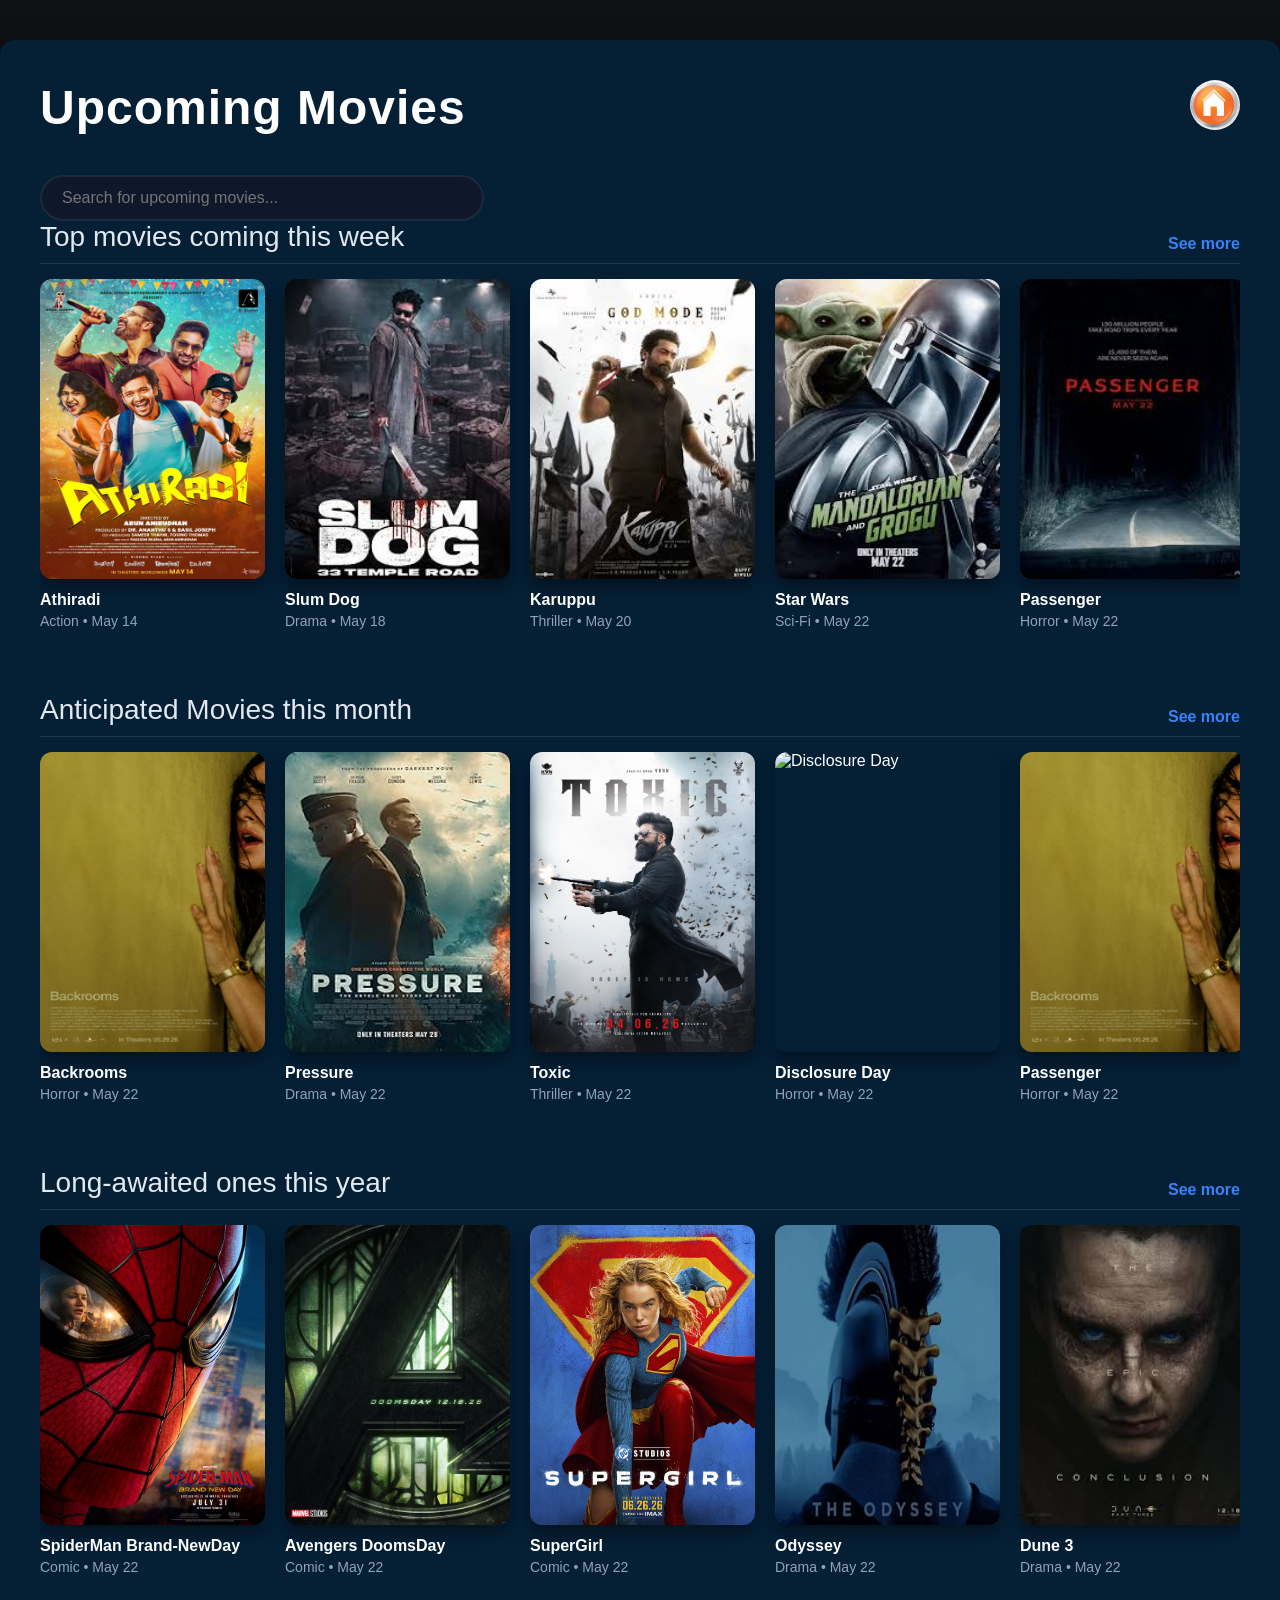
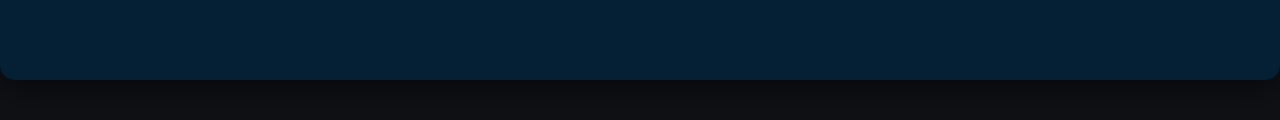
==== index.html @ 8dfab514 "Corrected Upcoming movies Section" ====
<!DOCTYPE html>
<html lang="en">
<head>
    <meta charset="UTF-8">
    <meta name="viewport" content="width=device-width, initial-scale=1.0">
    <title>Upcoming Movies</title>
    <link rel="stylesheet" href="UpMovie.css">
</head>
<body>
    <div class="main">
        <a href="index.html" class="home-button-link"><img class="home-button-img" src="Images/homeButton.jpeg" width="50" height="50" alt="Home"></a>
        <h1>Upcoming Movies</h1>
        <div class="search-container">
        <input type="text" id="movieSearch" placeholder="Search for upcoming movies..." onkeyup="filterMovies()">
        </div>
        <!-- Section 1 -->
        <div class="section-header">
            <h2>Top movies coming this week</h2>
            <a href="#" class="see-more">See more</a>
        </div>
        <div class="content-row">
            <div class="movie-container">
                <img width="225" height="300" src="PostersUp/Athiradi.jpg" alt="Athiradi">
                <div class="metadata">
                    <p class="title">Athiradi</p>
                    <p class="subtitle">Action • May 14</p>
                </div>
</div>
            <div class="movie-container">
                <img width="225" height="300" src="PostersUp/SlumDog.jpeg" alt="Slum Dog">
                <div class="metadata">
                    <p class="title">Slum Dog</p>
                    <p class="subtitle">Drama • May 18</p>
                </div>
            </div>
            <div class="movie-container">
                <img width="225" height="300" src="PostersUp/Karuppu.jpeg" alt="Karuppu">
                <div class="metadata">
                    <p class="title">Karuppu</p>
                    <p class="subtitle">Thriller • May 20</p>
                </div>
            </div>
            <div class="movie-container">
                <img width="225" height="300" src="PostersUp/StarWars.jpeg" alt="The Mandalorian">
                <div class="metadata">
                    <p class="title">Star Wars</p>
                    <p class="subtitle">Sci-Fi • May 22</p>
                </div>
            </div>
            <div class="movie-container">
                <img width="225" height="300" src="PostersUp/Passenger.jpeg" alt="Passenger">
                <div class="metadata">
                    <p class="title">Passenger</p>
                    <p class="subtitle">Horror • May 22</p>
                </div>
            </div>
        </div>

        
        <div class="section-header">
            <h2>Anticipated Movies this month</h2>
            <a href="#" class="see-more">See more</a>
        </div>
        <div class="content-row">
            
            <div class="movie-container">
                <img width="225" height="300" src="PostersUp/Backrooms.jpg" alt="Backrooms">
                <div class="metadata">
                    <p class="title">Backrooms</p>
                    <p class="subtitle">Horror • May 22</p>
                </div>
            </div>
           <div class="movie-container">
                <img width="225" height="300" src="PostersUp/Pressure.jpg" alt="Pressure">
                <div class="metadata">
                    <p class="title">Pressure</p>
                    <p class="subtitle">Drama • May 22</p>
                </div>
            </div>
            <div class="movie-container">
                <img width="225" height="300" src="PostersUp/Toxic.jpg" alt="Toxic">
                <div class="metadata">
                    <p class="title">Toxic</p>
                    <p class="subtitle">Thriller • May 22</p>
                </div>
            </div>
            <div class="movie-container">
                <img width="225" height="300" src="PostersUpUp/DisclosureDay.jpg" alt="Disclosure Day">
                <div class="metadata">
                    <p class="title">Disclosure Day</p>
                    <p class="subtitle">Horror • May 22</p>
                </div>
            </div>
            <div class="movie-container">
                <img width="225" height="300" src="PostersUp/Backrooms.jpg" alt="Backrooms">
                <div class="metadata">
                    <p class="title">Passenger</p>
                    <p class="subtitle">Horror • May 22</p>
                </div>
            </div>
        </div>

       
        <div class="section-header">
            <h2>Long-awaited ones this year</h2>
            <a href="#" class="see-more">See more</a>
        </div>
        <div class="content-row">
            <div class="movie-container">
                <img width="225" height="300" src="PostersUp/Brand-NewDay.jpg" alt="Brand-NewDay">
                <div class="metadata">
                    <p class="title">SpiderMan Brand-NewDay</p>
                    <p class="subtitle">Comic • May 22</p>
                </div>
            </div>
            <div class="movie-container">
                <img width="225" height="300" src="PostersUp/DoomsDay.jpg" alt="DoomsDay">
                <div class="metadata">
                    <p class="title">Avengers DoomsDay</p>
                    <p class="subtitle">Comic • May 22</p>
                </div>
            </div>
            <div class="movie-container">
                <img width="225" height="300" src="PostersUp/SuperGirl.jpg" alt="SuperGirl">
                <div class="metadata">
                    <p class="title">SuperGirl</p>
                    <p class="subtitle">Comic • May 22</p>
                </div>
            </div>
            <div class="movie-container">
                <img width="225" height="300" src="PostersUp/Odyssey.jpeg" alt="Odyssey">
                <div class="metadata">
                    <p class="title">Odyssey</p>
                    <p class="subtitle">Drama • May 22</p>
                </div>
            </div>
            <div class="movie-container">
                <img width="225" height="300" src="PostersUp/Dune2.jpeg" alt="Dune: Part 3">
                <div class="metadata">
                    <p class="title">Dune 3</p>
                    <p class="subtitle">Drama • May 22</p>
                </div>
            </div>
        </div>
    </div>
    <script src="script.js"> 
    </script>
</body>
</html>
---- UpMovie.css ----
/* Body base setup */
body {
    background-color: #0f1115; /* Replaced bright darkviolet with a cinematic dark gray/black */
    margin: 0;
    padding: 0;
    font-family: 'Segoe UI', Tahoma, Geneva, Verdana, sans-serif;
}

.main {
    margin: 40px auto;
    max-width: 1300px; /* Keep it from stretching infinitely on huge screens */
    background-color: #051f35;
    color: white;
    padding: 40px;
    border-radius: 15px;
    box-shadow: 0 10px 30px rgba(0, 0, 0, 0.5); /* Adds depth to the main container */
}

/* Typography & Headers */
h1, h2, p {
    margin: 0;
    padding: 0;
}

h1 {
    margin-bottom: 40px;
    font-size: 48px;
    font-weight: 700;
    letter-spacing: 1px;
}

.section-header {
    display: flex;
    justify-content: space-between; /* Pushes the title left and "See more" right */
    align-items: flex-end;
    margin-bottom: 15px;
    border-bottom: 1px solid rgba(255, 255, 255, 0.1); /* Subtle divider */
    padding-bottom: 10px;
}

h2 {
    font-size: 28px;
    font-weight: 500;
    color: #e2e8f0; /* Slightly dimmed to establish hierarchy against the H1 */
}

.see-more {
    color: #3b82f6;
    text-decoration: none;
    font-size: 16px;
    font-weight: 600;
    transition: color 0.2s ease;
}

.see-more:hover {
    color: #60a5fa;
    text-decoration: underline;
}

/* Content Rows & Grid */
.content-row {
    display: flex;
    flex-direction: row;
    justify-content: flex-start; /* Aligns posters to the left edge of headers */
    column-gap: 20px;
    margin-bottom: 50px;
    overflow-x: auto; /* Allows horizontal scrolling if the screen is too small */
    padding-bottom: 15px; /* Room for hover scale */
}

/* Hide scrollbar for a cleaner look (optional) */
.content-row::-webkit-scrollbar {
    display: none;
}

/* Movie Containers & Interactions */
.movie-container {
    width: 225px;
    flex-shrink: 0; /* Prevents posters from squishing */
    cursor: pointer;
    transition: transform 0.3s ease; /* Smooth scaling animation */
}

.movie-container:hover {
    transform: scale(1.05); /* Scales up 5% on hover */
}

.movie-container img {
    border-radius: 12px; /* Soften edges */
    box-shadow: 0 8px 16px rgba(0, 0, 0, 0.4); /* Depth off the page */
    display: block; /* Removes weird spacing under images */
}

/* Metadata Styling */
.metadata {
    margin-top: 12px;
    text-align: left;
}

.title {
    font-size: 16px;
    font-weight: 600;
    margin-bottom: 4px;
    white-space: nowrap; 
    overflow: hidden;
    text-overflow: ellipsis; /* Adds '...' if title is too long */
}

.subtitle {
    font-size: 14px;
    color: #94a3b8; /* Dimmed text for genre/date */
}

/* Skeleton Loading Animations */
.skeleton {
    background: linear-gradient(90deg, #1e293b 25%, #334155 50%, #1e293b 75%);
    background-size: 200% 100%;
    animation: loading 1.5s infinite;
    border-radius: 12px;
}

.poster-placeholder {
    width: 225px;
    height: 300px;
    box-shadow: 0 8px 16px rgba(0, 0, 0, 0.2);
}

.text-placeholder {
    height: 14px;
    border-radius: 4px;
    margin-top: 8px;
}

.title-skeleton {
    width: 80%;
    height: 16px;
}

.subtitle-skeleton {
    width: 50%;
}
.home-button-link{
    float: right;
}
.home-button-img{
    border-radius: 40px;
}
@keyframes loading {
    0% { background-position: 200% 0; }
    100% { background-position: -200% 0; }
}
/* Range 1: Tablets & Smaller Desktops (601px to 900px) 
   Arranges exactly 4 items */
@media (max-width: 1250px) {
    .main {
        margin: 20px;
        padding: 25px;
    }

    h1 {
        font-size: 36px;
        margin-bottom: 30px;
    }

    h2 {
        font-size: 24px;
    }

    /* Hide the 5th item onwards, leaving exactly 4 */
    .content-row .movie-container:nth-child(n+5) {
        display: none;
    }

    /* Size adjustments to fit 4 items nicely */
    .movie-container,
    .poster-placeholder {
        width: 180px; 
    }

    .movie-container img, 
    .poster-placeholder {
        width: 180px;
        height: 240px; 
    }
}

/* Range 2: Mobile Phones (600px and below) 
   Arranges exactly 3 items */
@media (max-width: 750px) {
    .main {
        margin: 10px;
        padding: 15px;
        border-radius: 10px;
    }

    h1 {
        font-size: 28px;
        margin-bottom: 20px;
    }

    h2 {
        font-size: 18px;
    }

    .section-header {
        flex-direction: column;
        align-items: flex-start;
        gap: 8px;
    }

    .see-more {
        font-size: 14px;
        align-self: flex-end; 
    }

    /* Hide the 4th item onwards, leaving exactly 3 */
    .content-row .movie-container:nth-child(n+4) {
        display: none;
    }

    /* Size adjustments to fit 3 items nicely */
    .movie-container,
    .poster-placeholder {
        width: 140px; 
    }

    .movie-container img, 
    .poster-placeholder {
        width: 140px;
        height: 186px; 
    }
}
#movieSearch {
    width: 100%;
    max-width: 400px;
    padding: 12px 20px;
    font-size: 16px;
    border: 2px solid #1e293b;
    border-radius: 25px;
    background-color: #0f172a;
    color: white;
    outline: none;
    transition: border-color 0.3s ease, box-shadow 0.3s ease;
}

#movieSearch:focus {
    border-color: #3b82f6;
    box-shadow: 0 0 8px rgba(59, 130, 246, 0.5);
}

/* Ensure hidden movies don't take up space */
.movie-container.hidden {
    display: none;
}
/* Container for the entire detail view */
#detailsSection {
    padding: 30px;
    display: none; /* Controlled by JavaScript in image_1dae73.png */
}

.details-container {
    display: flex;
    gap: 35px;
}

/* Specific ID for the big poster in the details area */
#moviePoster {
    width: 320px;
    height: 450px;
    object-fit: cover;
    border-radius: 12px;
    box-shadow: 0 10px 25px rgba(0, 0, 0, 0.5);
}

.movie-info {
    flex: 1;
    background: #1f2937;
    padding: 25px;
    border-radius: 12px;
}

/* Specific ID for the title in the info panel */
#movieTitle {
    margin-bottom: 25px;
    font-size: 36px;
    color: white;
}

.info-row {
    display: flex;
    gap: 15px;
    margin-bottom: 15px;
    font-size: 17px;
}

/* Styling the labels (e.g., "Box Office:", "Rating:") */
.info-row span {
    font-weight: bold;
    color: #93c5fd;
    min-width: 120px; /* Ensures labels align vertically */
}

/* IDs for the dynamic data text */
#movieBoxOffice, #movieDate, #movieRating, 
#movieGenre, #movieDuration, #movieLanguage {
    margin: 0;
    color: #e5e7eb;
}

.description {
    margin-top: 30px;
    line-height: 1.8;
}

/* ID for the paragraph containing the plot summary */
#movieDescription {
    color: #d1d5db;
}

/* Cast Section Styling */
.cast-section {
    margin-top: 40px;
}

.cast-container {
    display: flex;
    gap: 25px;
    margin-top: 20px;
    flex-wrap: wrap;
}

.cast-card {
    text-align: center;
}

.cast-img {
    width: 110px;
    height: 110px;
    background: #374151;
    border-radius: 12px;
    margin-bottom: 10px;
}

/* Similar Movies Styling */
.similar-section {
    margin-top: 40px;
}

.similar-container {
    display: flex;
    gap: 20px;
    margin-top: 20px;
    flex-wrap: wrap;
}

.similar-card {
    width: 130px;
    height: 190px;
    background: #374151;
    border-radius: 12px;
    transition: 0.3s ease;
    cursor: pointer;
}

.similar-card:hover {
    transform: scale(1.05);
    background: #4b5563;
}
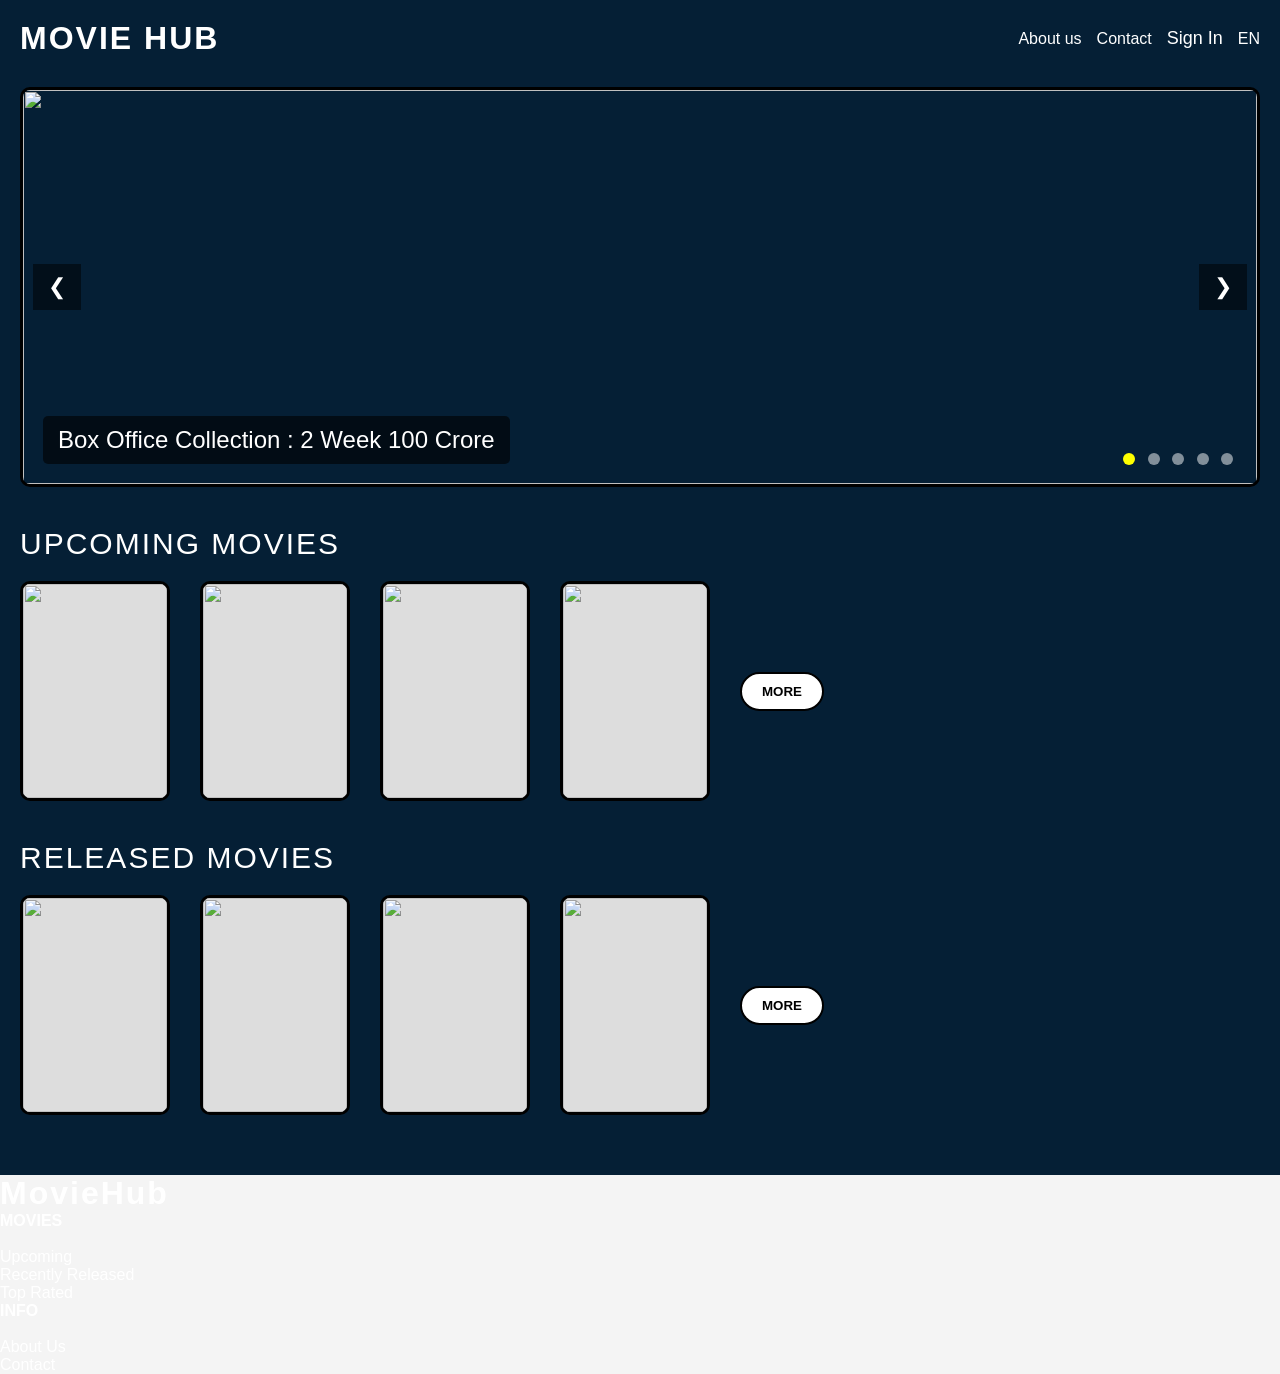
==== commit b016522f: "Add files via upload uploaded home page" ====
--- a/index.html
+++ b/index.html
@@ -1,149 +1,487 @@
-<!DOCTYPE html>
-<html lang="en">
-<head>
-    <meta charset="UTF-8">
-    <meta name="viewport" content="width=device-width, initial-scale=1.0">
-    <title>Upcoming Movies</title>
-    <link rel="stylesheet" href="UpMovie.css">
-</head>
-<body>
-    <div class="main">
-        <a href="index.html" class="home-button-link"><img class="home-button-img" src="Images/homeButton.jpeg" width="50" height="50" alt="Home"></a>
-        <h1>Upcoming Movies</h1>
-        <div class="search-container">
-        <input type="text" id="movieSearch" placeholder="Search for upcoming movies..." onkeyup="filterMovies()">
-        </div>
-        <!-- Section 1 -->
-        <div class="section-header">
-            <h2>Top movies coming this week</h2>
-            <a href="#" class="see-more">See more</a>
-        </div>
-        <div class="content-row">
-            <div class="movie-container">
-                <img width="225" height="300" src="PostersUp/Athiradi.jpg" alt="Athiradi">
-                <div class="metadata">
-                    <p class="title">Athiradi</p>
-                    <p class="subtitle">Action • May 14</p>
-                </div>
-</div>
-            <div class="movie-container">
-                <img width="225" height="300" src="PostersUp/SlumDog.jpeg" alt="Slum Dog">
-                <div class="metadata">
-                    <p class="title">Slum Dog</p>
-                    <p class="subtitle">Drama • May 18</p>
-                </div>
-            </div>
-            <div class="movie-container">
-                <img width="225" height="300" src="PostersUp/Karuppu.jpeg" alt="Karuppu">
-                <div class="metadata">
-                    <p class="title">Karuppu</p>
-                    <p class="subtitle">Thriller • May 20</p>
-                </div>
-            </div>
-            <div class="movie-container">
-                <img width="225" height="300" src="PostersUp/StarWars.jpeg" alt="The Mandalorian">
-                <div class="metadata">
-                    <p class="title">Star Wars</p>
-                    <p class="subtitle">Sci-Fi • May 22</p>
-                </div>
-            </div>
-            <div class="movie-container">
-                <img width="225" height="300" src="PostersUp/Passenger.jpeg" alt="Passenger">
-                <div class="metadata">
-                    <p class="title">Passenger</p>
-                    <p class="subtitle">Horror • May 22</p>
-                </div>
-            </div>
-        </div>
-
-        
-        <div class="section-header">
-            <h2>Anticipated Movies this month</h2>
-            <a href="#" class="see-more">See more</a>
-        </div>
-        <div class="content-row">
-            
-            <div class="movie-container">
-                <img width="225" height="300" src="PostersUp/Backrooms.jpg" alt="Backrooms">
-                <div class="metadata">
-                    <p class="title">Backrooms</p>
-                    <p class="subtitle">Horror • May 22</p>
-                </div>
-            </div>
-           <div class="movie-container">
-                <img width="225" height="300" src="PostersUp/Pressure.jpg" alt="Pressure">
-                <div class="metadata">
-                    <p class="title">Pressure</p>
-                    <p class="subtitle">Drama • May 22</p>
-                </div>
-            </div>
-            <div class="movie-container">
-                <img width="225" height="300" src="PostersUp/Toxic.jpg" alt="Toxic">
-                <div class="metadata">
-                    <p class="title">Toxic</p>
-                    <p class="subtitle">Thriller • May 22</p>
-                </div>
-            </div>
-            <div class="movie-container">
-                <img width="225" height="300" src="PostersUpUp/DisclosureDay.jpg" alt="Disclosure Day">
-                <div class="metadata">
-                    <p class="title">Disclosure Day</p>
-                    <p class="subtitle">Horror • May 22</p>
-                </div>
-            </div>
-            <div class="movie-container">
-                <img width="225" height="300" src="PostersUp/Backrooms.jpg" alt="Backrooms">
-                <div class="metadata">
-                    <p class="title">Passenger</p>
-                    <p class="subtitle">Horror • May 22</p>
-                </div>
-            </div>
-        </div>
-
-       
-        <div class="section-header">
-            <h2>Long-awaited ones this year</h2>
-            <a href="#" class="see-more">See more</a>
-        </div>
-        <div class="content-row">
-            <div class="movie-container">
-                <img width="225" height="300" src="PostersUp/Brand-NewDay.jpg" alt="Brand-NewDay">
-                <div class="metadata">
-                    <p class="title">SpiderMan Brand-NewDay</p>
-                    <p class="subtitle">Comic • May 22</p>
-                </div>
-            </div>
-            <div class="movie-container">
-                <img width="225" height="300" src="PostersUp/DoomsDay.jpg" alt="DoomsDay">
-                <div class="metadata">
-                    <p class="title">Avengers DoomsDay</p>
-                    <p class="subtitle">Comic • May 22</p>
-                </div>
-            </div>
-            <div class="movie-container">
-                <img width="225" height="300" src="PostersUp/SuperGirl.jpg" alt="SuperGirl">
-                <div class="metadata">
-                    <p class="title">SuperGirl</p>
-                    <p class="subtitle">Comic • May 22</p>
-                </div>
-            </div>
-            <div class="movie-container">
-                <img width="225" height="300" src="PostersUp/Odyssey.jpeg" alt="Odyssey">
-                <div class="metadata">
-                    <p class="title">Odyssey</p>
-                    <p class="subtitle">Drama • May 22</p>
-                </div>
-            </div>
-            <div class="movie-container">
-                <img width="225" height="300" src="PostersUp/Dune2.jpeg" alt="Dune: Part 3">
-                <div class="metadata">
-                    <p class="title">Dune 3</p>
-                    <p class="subtitle">Drama • May 22</p>
-                </div>
-            </div>
-        </div>
-    </div>
-    <script src="script.js"> 
-    </script>
-</body>
+<!DOCTYPE html>
+<html lang="en">
+<head>
+  <meta charset="UTF-8" />
+  <meta name="viewport" content="width=device-width, initial-scale=1.0"/>
+  <title>Movie Hub</title>
+  <style>
+
+    *{
+      margin:0;
+      padding:0;
+      box-sizing:border-box;
+      font-family:Arial, Helvetica, sans-serif;
+    }
+
+    body{
+      background:#f4f4f4;
+      margin:0;
+      color: white;
+    }
+
+    .container{
+      width:100%;
+      min-height:100vh;
+      background:#051f35;
+      padding:20px;
+    }
+
+    /* Navbar */
+    .navbar{
+      display:flex;
+      justify-content:space-between;
+      align-items:center;
+      margin-bottom:30px;
+    }
+
+    .left-nav{
+      display:flex;
+      align-items:center;
+      gap:20px;
+    }
+
+    .logo{
+      font-size:32px;
+      font-weight:bold;
+      letter-spacing:2px;
+    }
+
+    .menu{
+      font-size:18px;
+      cursor:pointer;
+    }
+
+    .right-nav{
+      display:flex;
+      align-items:center;
+      gap:15px;
+    }
+
+    .signin a{
+      text-decoration: none;
+      color:white;
+      cursor:pointer;
+      font-size:18px;
+    }
+
+    .about a{
+      text-decoration: none;
+      color:white;
+    }
+
+    .contact a{
+      text-decoration: none;
+      color:white;
+    }
+
+    /* Slider */
+    .slider{
+      position:relative;
+      width:100%;
+      height:400px;
+      border:3px solid black;
+      border-radius:10px;
+      overflow:hidden;
+      margin-bottom:40px;
+    }
+
+    .slide{
+      display:none;
+      width:100%;
+      height:100%;
+      position:absolute;
+    }
+
+    .slide.active{
+      display:block;
+    }
+
+    .slide img{
+      width:100%;
+      height:100%;
+      object-fit:cover;
+    }
+
+    .banner-text{
+      position:absolute;
+      bottom:20px;
+      left:20px;
+      background:rgba(0,0,0,0.6);
+      color:white;
+      padding:10px 15px;
+      border-radius:5px;
+      font-size:24px;
+    }
+
+    .prev,
+    .next{
+      position:absolute;
+      top:50%;
+      transform:translateY(-50%);
+      background:rgba(0,0,0,0.5);
+      color:white;
+      border:none;
+      padding:10px 15px;
+      font-size:22px;
+      cursor:pointer;
+    }
+
+    .prev{
+      left:10px;
+    }
+
+    .next{
+      right:10px;
+    }
+
+    .dots-container{
+      position:absolute;
+      bottom:15px;
+      right:20px;
+    }
+
+    .dot{
+      height:12px;
+      width:12px;
+      margin:0 4px;
+      background:white;
+      border-radius:50%;
+      display:inline-block;
+      cursor:pointer;
+      opacity:0.5;
+    }
+
+    .active-dot{
+      opacity:1;
+      background:yellow;
+    }
+
+    /* Movie Section */
+    .section{
+      margin-bottom:40px;
+    }
+
+    .section-title{
+      font-size:30px;
+      margin-bottom:20px;
+      letter-spacing:2px;
+    }
+
+    .movie-row{
+      display:flex;
+      align-items:center;
+      gap:30px;
+      flex-wrap:wrap;
+    }
+
+    .movie-card{
+      width:150px;
+      height:220px;
+      border:3px solid black;
+      border-radius:10px;
+      overflow:hidden;
+      background:#ddd;
+      transition:0.3s;
+      cursor:pointer;
+    }
+
+    .movie-card img{
+      width:100%;
+      height:100%;
+      object-fit:cover;
+    }
+
+    .movie-card:hover{
+      transform:scale(1.05);
+    }
+
+    .more-btn{
+      padding:10px 20px;
+      border:2px solid black;
+      border-radius:20px;
+      background:white;
+      cursor:pointer;
+      font-weight:bold;
+      transition:0.3s;
+    }
+
+    .more-btn:hover{
+      background:black;
+      color:white;
+    }
+
+    footer a{
+    text-decoration:none;
+    color:white;
+    }
+
+    footer a:hover{
+    color:#ff4d4d;
+    }
+
+    @media(max-width:900px){
+
+      .navbar{
+        flex-direction:column;
+        gap:20px;
+      }
+
+      .left-nav{
+        flex-direction:column;
+      }
+
+      .search-box{
+        width:100%;
+      }
+
+      .movie-row{
+        justify-content:center;
+      }
+
+      .slider{
+        height:250px;
+      }
+    }
+
+  </style>
+</head>
+
+<body>
+
+  <div class="container">
+
+    <!-- Navbar -->
+    <div class="navbar">
+
+      <div class="left-nav">
+
+        <div class="logo">MOVIE HUB</div>
+
+      </div>
+
+      <div class="right-nav">
+        <div class="about">
+          <a href="about.html">About us</a>
+        </div>
+        <div class="contact">
+          <a href="contact.html">Contact</a>
+        </div>
+        <div class="signin">
+          <a href="adminlogin.html">Sign In</a>
+        </div>
+        <div>EN</div>
+      </div>
+
+    </div>
+
+    <!-- Slider -->
+    <div class="slider">
+
+       <!-- Slide 1 -->
+      <div class="slide active">
+        <img src="https://images.unsplash.com/photo-1489599849927-2ee91cede3ba?q=80&w=1200&auto=format&fit=crop">
+
+        <div class="banner-text">
+          Box Office Collection : 2 Week 100 Crore
+        </div>
+      </div>
+
+      <!-- Slide 2 -->
+      <div class="slide">
+        <img src="https://images.unsplash.com/photo-1517604931442-7e0c8ed2963c?q=80&w=1200&auto=format&fit=crop">
+
+        <div class="banner-text">
+          Action Movie Collection : 150 Crore Worldwide
+        </div>
+      </div>
+
+      <!-- Slide 3 -->
+      <div class="slide">
+        <img src="https://images.unsplash.com/photo-1536440136628-849c177e76a1?q=80&w=1200&auto=format&fit=crop">
+
+        <div class="banner-text">
+          Comedy Movie Hits : 80 Crore in 5 Days
+        </div>
+      </div>
+
+       <!-- Slide 4 -->
+      <div class="slide">
+        <img src="https://images.unsplash.com/photo-1524985069026-dd778a71c7b4?q=80&w=1200&auto=format&fit=crop">
+
+        <div class="banner-text">
+          Thriller Movie Record : 200 Crore Collection
+        </div>
+      </div>
+
+       <!-- Slide 5 -->
+      <div class="slide">
+        <img src="https://images.unsplash.com/photo-1440404653325-ab127d49abc1?q=80&w=1200&auto=format&fit=crop">
+
+        <div class="banner-text">
+          Sci-Fi Movie Opening : 50 Crore Day 1
+        </div>
+      </div>
+
+      <!-- Buttons -->
+      <button class="prev" onclick="changeSlide(-1)">❮</button>
+      <button class="next" onclick="changeSlide(1)">❯</button>
+
+      <!-- Dots -->
+      <div class="dots-container">
+        <span class="dot active-dot" onclick="currentSlide(0)"></span>
+        <span class="dot" onclick="currentSlide(1)"></span>
+        <span class="dot" onclick="currentSlide(2)"></span>
+        <span class="dot" onclick="currentSlide(3)"></span>
+        <span class="dot" onclick="currentSlide(4)"></span>
+      </div>
+
+    </div>
+
+    <div class="section">
+
+       <!-- Upcoming Movies -->
+      <div class="section-title">UPCOMING MOVIES</div>
+
+      <div class="movie-row">
+
+        <div class="movie-card">
+          <img src="C:\Users\Devang SR\OneDrive\Desktop\Avengers_Doomsday_poster.jpg">
+        </div>
+
+        <div class="movie-card">
+          <img src="C:\Users\Devang SR\OneDrive\Desktop\karuppu.jpeg">
+        </div>
+
+        <div class="movie-card">
+          <img src="C:\Users\Devang SR\OneDrive\Desktop\toxic.webp">
+        </div>
+
+        <div class="movie-card">
+          <img src="C:\Users\Devang SR\OneDrive\Desktop\pressure.jpeg">
+        </div>
+
+        <button onclick="window.location.href='UpMovie.html'" class="more-btn">MORE</button>
+
+      </div>
+
+    </div>
+
+    <div class="section">
+
+       <!-- Released Movies -->
+      <div class="section-title">RELEASED MOVIES</div>
+
+      <div class="movie-row">
+
+        <div class="movie-card">
+          <img src="C:\Users\Devang SR\OneDrive\Desktop\joker.jpeg">
+        </div>
+
+        <div class="movie-card">
+          <img src="C:\Users\Devang SR\OneDrive\Desktop\thudarum.webp">
+        </div>
+
+        <div class="movie-card">
+          <img src="C:\Users\Devang SR\OneDrive\Desktop\dhurandhar.jpeg">
+        </div>
+
+        <div class="movie-card">
+          <img src="C:\Users\Devang SR\OneDrive\Desktop\leo.jpeg">
+        </div>
+
+        <button onclick="window.location.href='MovieHub(UID).html'" class="more-btn">MORE</button>
+
+      </div>
+
+    </div>
+
+  </div>
+
+  <footer>
+
+    <div class="logo">
+        <i class="fa-solid fa-film"></i>
+        MovieHub
+    </div>
+
+    <div>
+        <h4>MOVIES</h4> <br>
+        <p>Upcoming</p>
+        <p>Recently Released</p>
+        <p>Top Rated</p>
+    </div>
+
+    <div>
+        <h4>INFO</h4> <br>
+
+        <p> <a href="about.html">About Us</a></p>
+
+        <p><a href="contact.html">Contact</a></p>
+    </div>
+
+</footer>
+
+  <script>
+
+    function searchMovie(){
+
+      let movie = document.getElementById("searchInput").value;
+
+      if(movie.trim() === ""){
+        alert("Please enter a movie name");
+      }
+
+      else{
+        alert("Searching for: " + movie);
+      }
+    }
+
+     /* Slider */
+    let slideIndex = 0;
+
+    const slides = document.querySelectorAll(".slide");
+    const dots = document.querySelectorAll(".dot");
+
+    function showSlide(index){
+
+      if(index >= slides.length){
+        slideIndex = 0;
+      }
+
+      else if(index < 0){
+        slideIndex = slides.length - 1;
+      }
+
+      else{
+        slideIndex = index;
+      }
+
+      slides.forEach(slide => {
+        slide.classList.remove("active");
+      });
+
+      dots.forEach(dot => {
+        dot.classList.remove("active-dot");
+      });
+
+      slides[slideIndex].classList.add("active");
+      dots[slideIndex].classList.add("active-dot");
+    }
+
+    function changeSlide(n){
+      showSlide(slideIndex + n);
+    }
+
+    function currentSlide(n){
+      showSlide(n);
+    }
+
+    /* Auto Slide */
+    setInterval(() => {
+      changeSlide(1);
+    }, 3000);
+
+  </script>
+
+</body>
 </html>
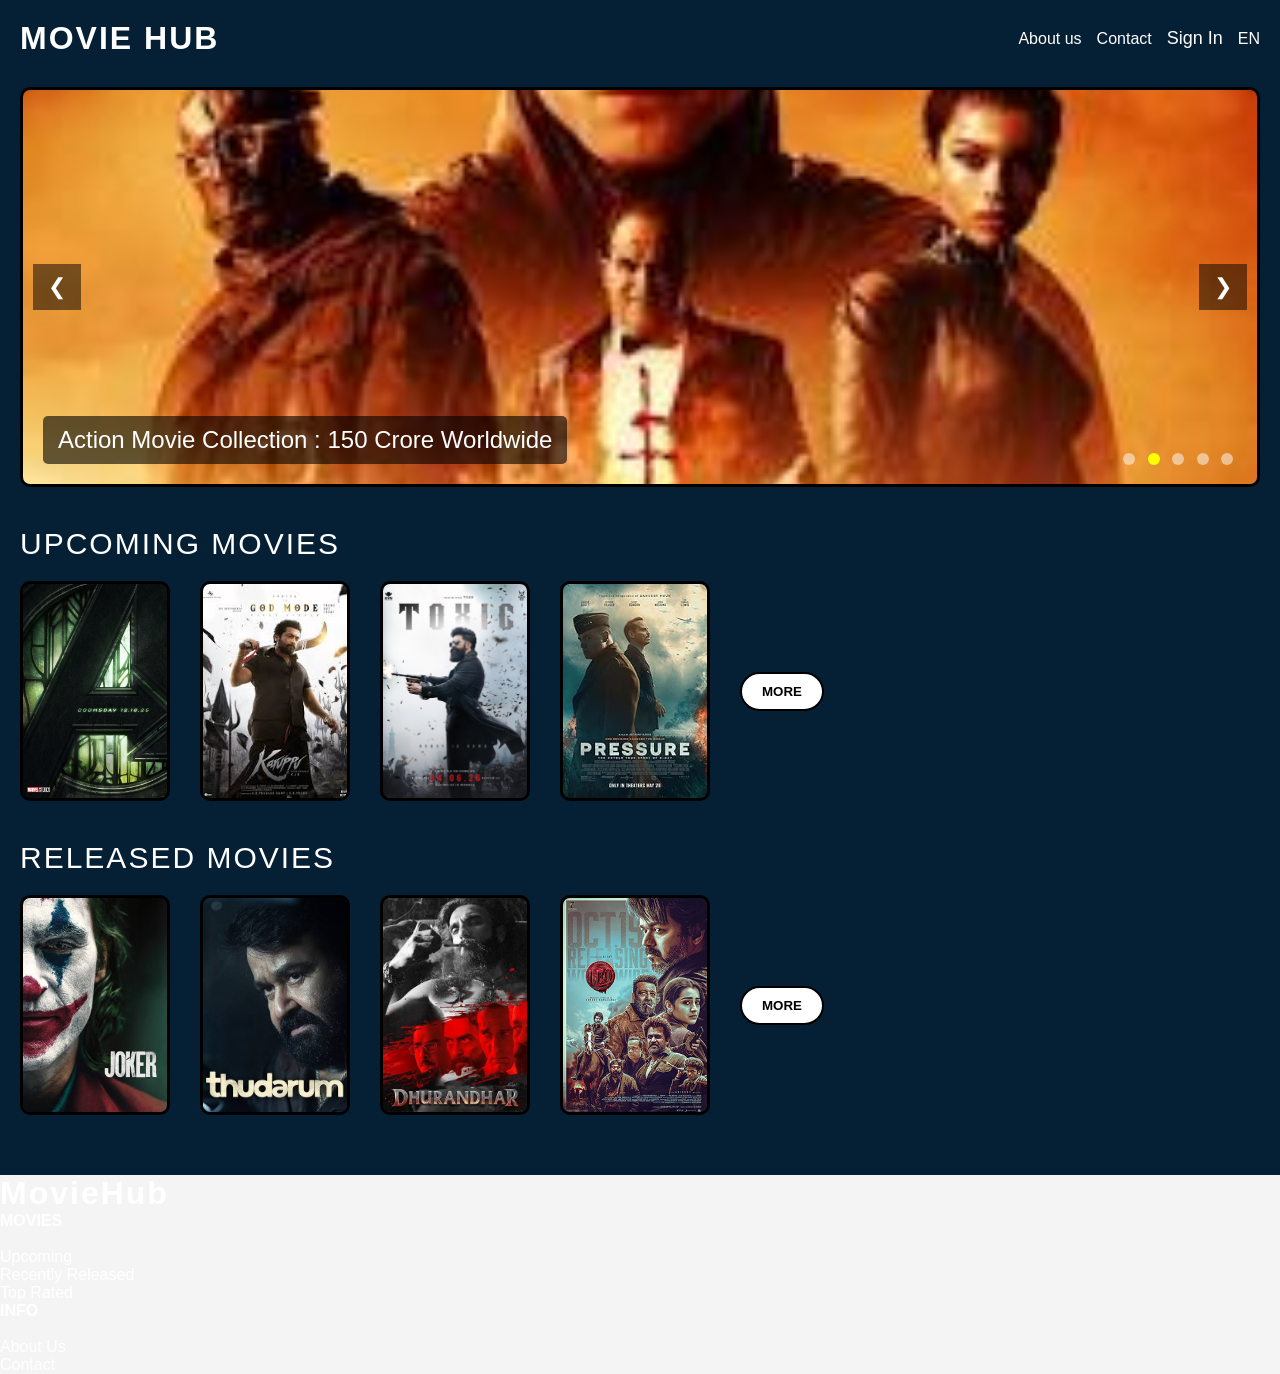
==== commit b21a667b: "Update index.html" ====
--- a/index.html
+++ b/index.html
@@ -279,7 +279,7 @@
 
        <!-- Slide 1 -->
       <div class="slide active">
-        <img src="https://images.unsplash.com/photo-1489599849927-2ee91cede3ba?q=80&w=1200&auto=format&fit=crop">
+        <img src="SliderPoster/marco.jpeg">
 
         <div class="banner-text">
           Box Office Collection : 2 Week 100 Crore
@@ -288,7 +288,7 @@
 
       <!-- Slide 2 -->
       <div class="slide">
-        <img src="https://images.unsplash.com/photo-1517604931442-7e0c8ed2963c?q=80&w=1200&auto=format&fit=crop">
+        <img src="SliderPoster/batman.jpeg">>
 
         <div class="banner-text">
           Action Movie Collection : 150 Crore Worldwide
@@ -297,28 +297,28 @@
 
       <!-- Slide 3 -->
       <div class="slide">
-        <img src="https://images.unsplash.com/photo-1536440136628-849c177e76a1?q=80&w=1200&auto=format&fit=crop">
+        <img src="SliderPoster/athiradi.webp">
 
         <div class="banner-text">
-          Comedy Movie Hits : 80 Crore in 5 Days
+          Upcoming Comedy Movie
         </div>
       </div>
 
        <!-- Slide 4 -->
       <div class="slide">
-        <img src="https://images.unsplash.com/photo-1524985069026-dd778a71c7b4?q=80&w=1200&auto=format&fit=crop">
+        <img src="SliderPoster/toxic1.webp">
 
         <div class="banner-text">
-          Thriller Movie Record : 200 Crore Collection
+          Upcoming Thriller Movie
         </div>
       </div>
 
        <!-- Slide 5 -->
       <div class="slide">
-        <img src="https://images.unsplash.com/photo-1440404653325-ab127d49abc1?q=80&w=1200&auto=format&fit=crop">
+        <img src="SliderPoster/kalki.jpeg">
 
         <div class="banner-text">
-          Sci-Fi Movie Opening : 50 Crore Day 1
+          Sci-Fi Movie Opening : 150 Crore Day 1
         </div>
       </div>
 
@@ -345,19 +345,19 @@
       <div class="movie-row">
 
         <div class="movie-card">
-          <img src="C:\Users\Devang SR\OneDrive\Desktop\Avengers_Doomsday_poster.jpg">
-        </div>
-
-        <div class="movie-card">
-          <img src="C:\Users\Devang SR\OneDrive\Desktop\karuppu.jpeg">
-        </div>
-
-        <div class="movie-card">
-          <img src="C:\Users\Devang SR\OneDrive\Desktop\toxic.webp">
-        </div>
-
-        <div class="movie-card">
-          <img src="C:\Users\Devang SR\OneDrive\Desktop\pressure.jpeg">
+          <img src="PostersUp/DoomsDay.jpg">
+        </div>
+
+        <div class="movie-card">
+          <img src="PostersUp/Karuppu.jpeg">
+        </div>
+
+        <div class="movie-card">
+          <img src="PostersUp/Toxic.jpg">
+        </div>
+
+        <div class="movie-card">
+          <img src="PostersUp/Pressure.jpg">
         </div>
 
         <button onclick="window.location.href='UpMovie.html'" class="more-btn">MORE</button>
@@ -374,19 +374,19 @@
       <div class="movie-row">
 
         <div class="movie-card">
-          <img src="C:\Users\Devang SR\OneDrive\Desktop\joker.jpeg">
-        </div>
-
-        <div class="movie-card">
-          <img src="C:\Users\Devang SR\OneDrive\Desktop\thudarum.webp">
-        </div>
-
-        <div class="movie-card">
-          <img src="C:\Users\Devang SR\OneDrive\Desktop\dhurandhar.jpeg">
-        </div>
-
-        <div class="movie-card">
-          <img src="C:\Users\Devang SR\OneDrive\Desktop\leo.jpeg">
+          <img src="PostersRel/jokerimage.jpg">
+        </div>
+
+        <div class="movie-card">
+          <img src="PostersRel/thudarum.jpg">
+        </div>
+
+        <div class="movie-card">
+          <img src="PostersRel/dhurandhar.jpg">
+        </div>
+
+        <div class="movie-card">
+          <img src="PostersRel/Leo_(2023_Indian_film).jpg">
         </div>
 
         <button onclick="window.location.href='MovieHub(UID).html'" class="more-btn">MORE</button>
@@ -484,4 +484,4 @@
   </script>
 
 </body>
-</html>+</html>
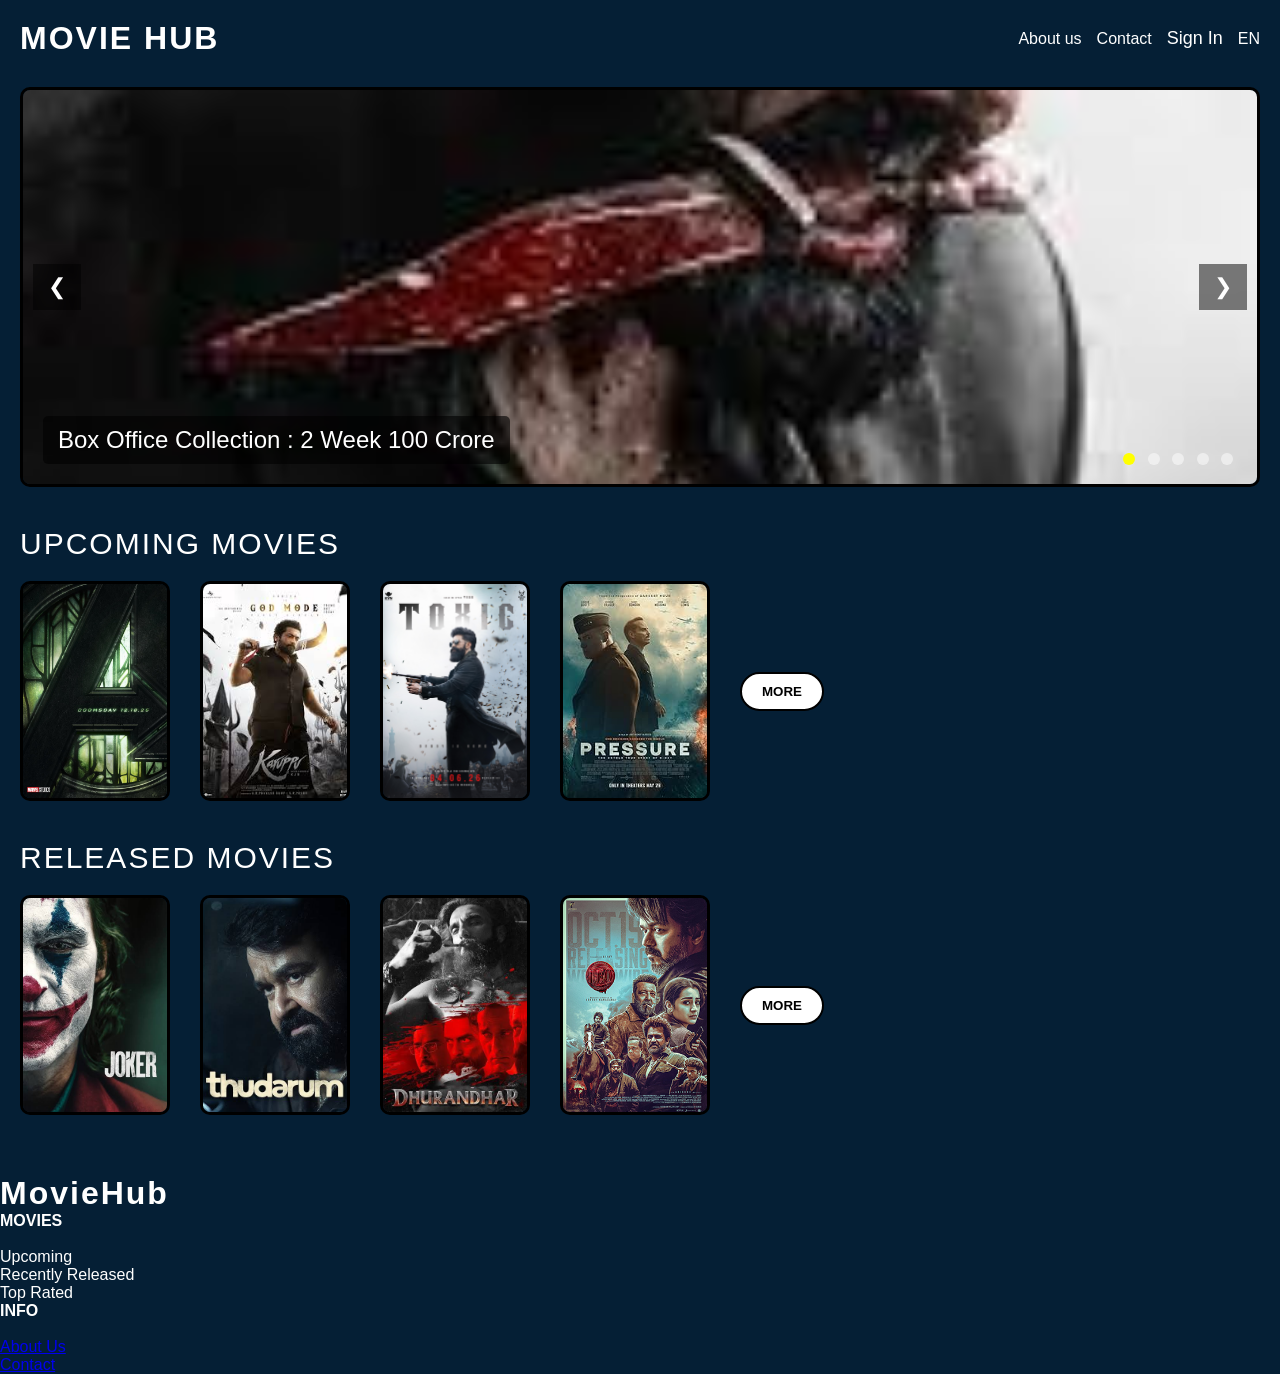
==== commit 94319f9b: "Update index.html" ====
--- a/index.html
+++ b/index.html
@@ -210,6 +210,10 @@
       color:white;
     }
 
+    footer{
+      background-color:#051f35;
+      color:white;
+      
     footer a{
     text-decoration:none;
     color:white;
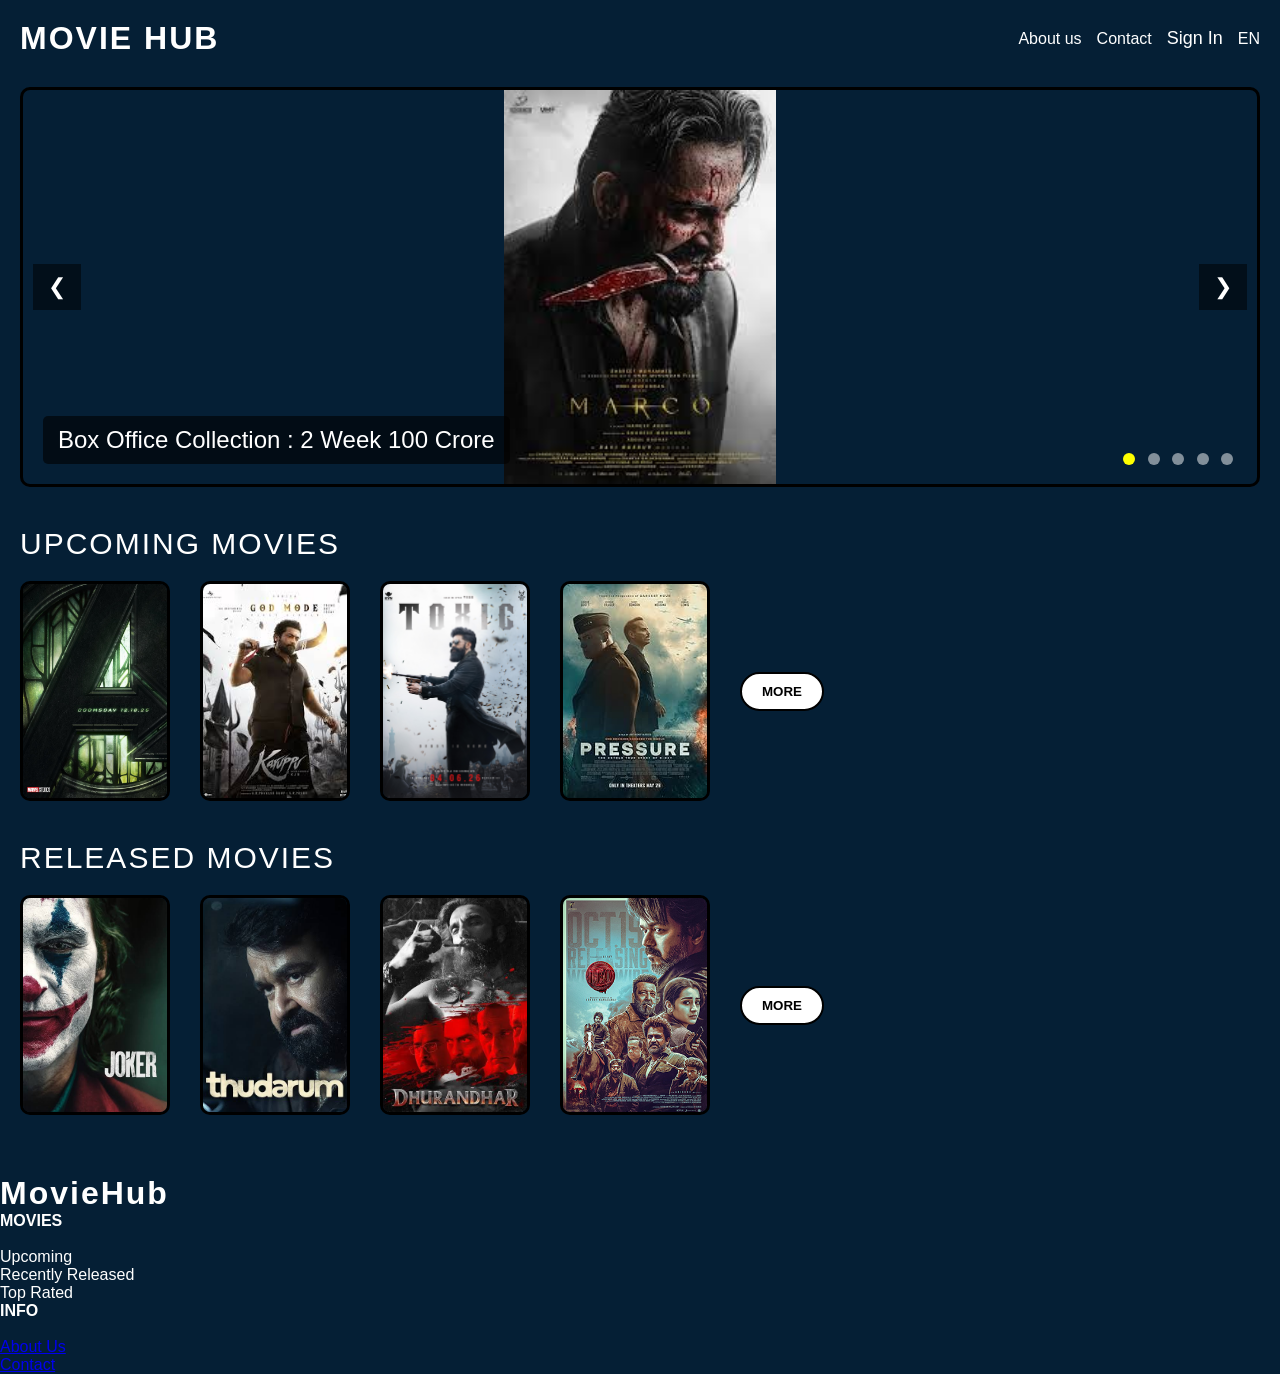
==== commit 47749fda: "Update index.html" ====
--- a/index.html
+++ b/index.html
@@ -99,7 +99,7 @@
     .slide img{
       width:100%;
       height:100%;
-      object-fit:cover;
+      object-fit:contain;
     }
 
     .banner-text{
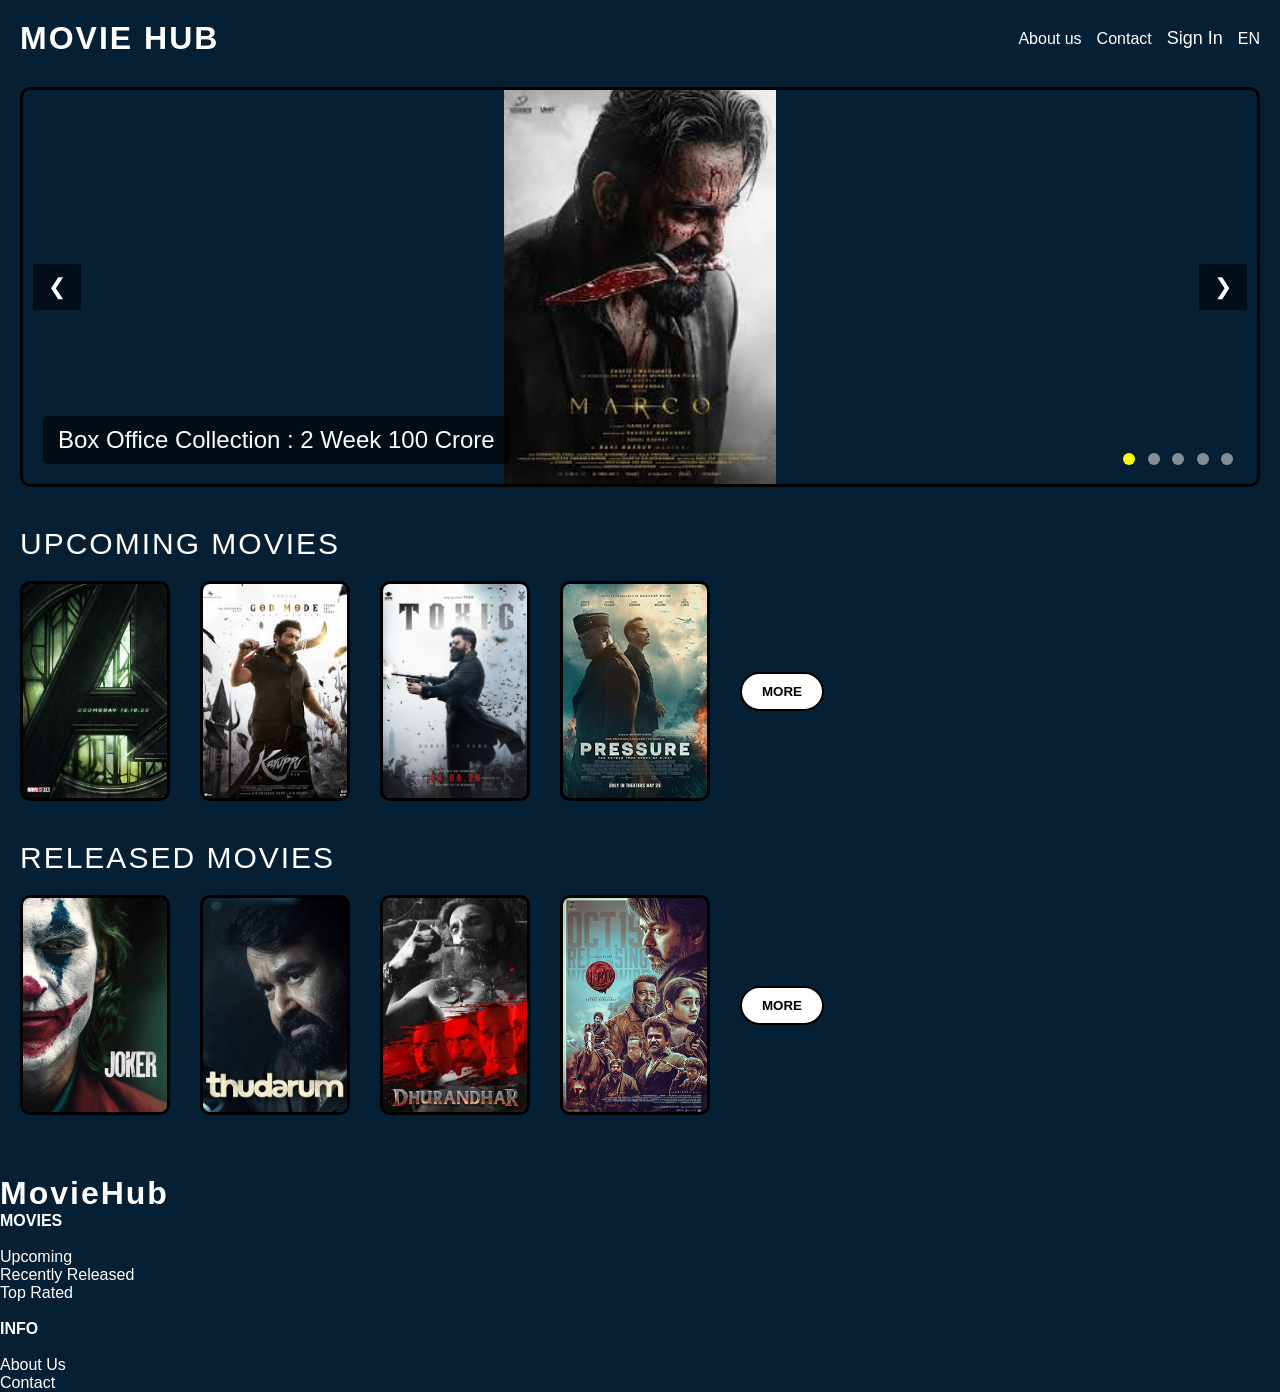
==== commit d2463670: "Update index.html" ====
--- a/index.html
+++ b/index.html
@@ -46,6 +46,10 @@
       letter-spacing:2px;
     }
 
+    .info a{
+      text-decoration: none;
+      color:white;
+    }
     .menu{
       font-size:18px;
       cursor:pointer;
@@ -213,7 +217,7 @@
     footer{
       background-color:#051f35;
       color:white;
-      
+    }
     footer a{
     text-decoration:none;
     color:white;
@@ -412,10 +416,10 @@
         <h4>MOVIES</h4> <br>
         <p>Upcoming</p>
         <p>Recently Released</p>
-        <p>Top Rated</p>
-    </div>
-
-    <div>
+        <p>Top Rated</p><br>
+    </div>
+
+    <div class="info">
         <h4>INFO</h4> <br>
 
         <p> <a href="about.html">About Us</a></p>
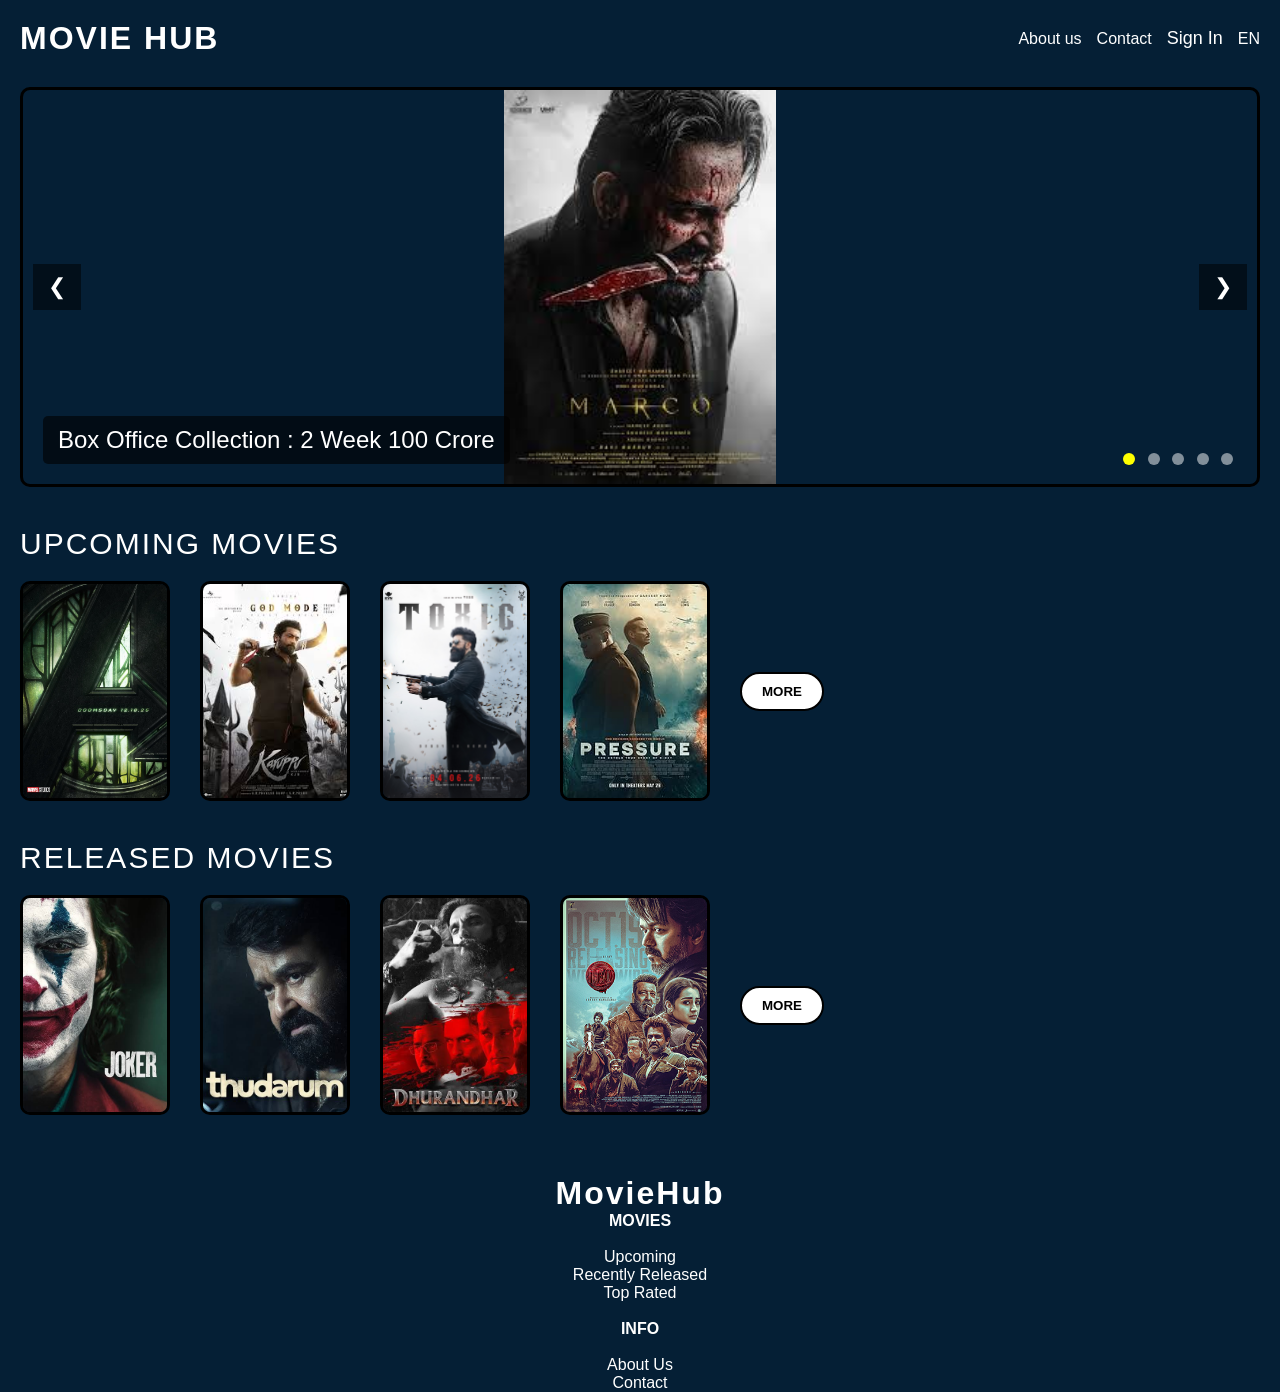
==== commit d1e3d396: "Update index.html" ====
--- a/index.html
+++ b/index.html
@@ -217,6 +217,7 @@
     footer{
       background-color:#051f35;
       color:white;
+      text-align: center;
     }
     footer a{
     text-decoration:none;
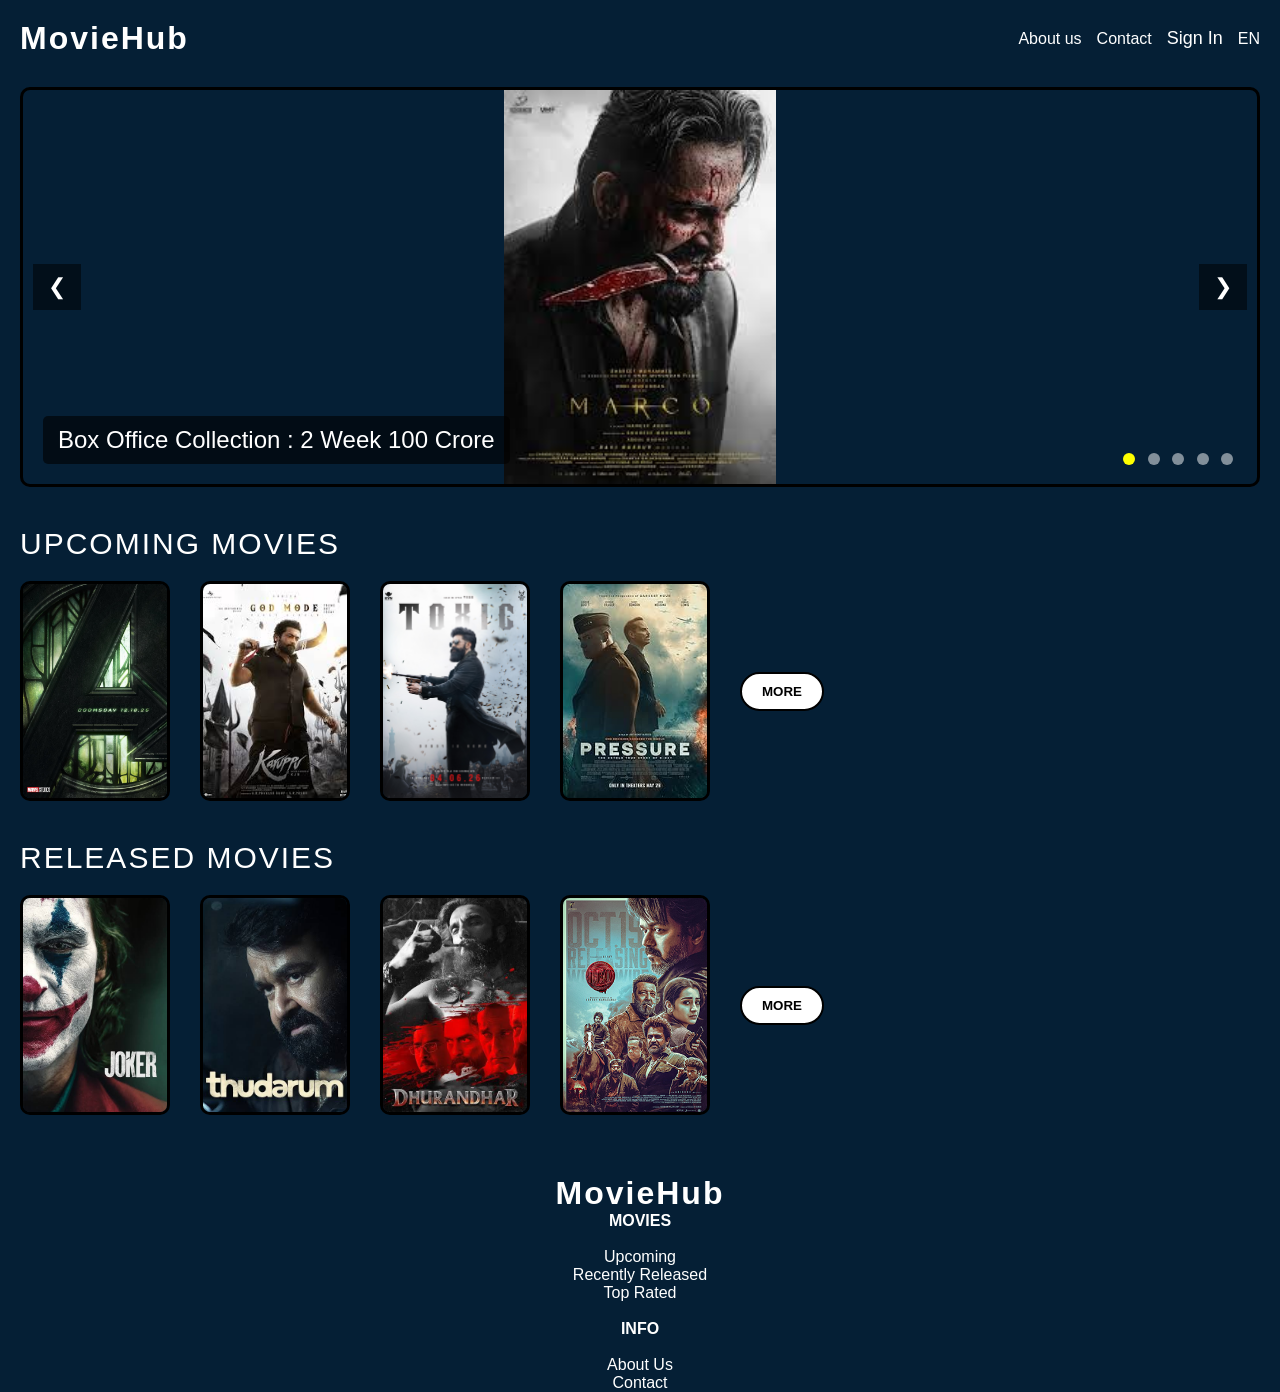
==== commit 56756120: "Update index.html" ====
--- a/index.html
+++ b/index.html
@@ -264,7 +264,7 @@
 
       <div class="left-nav">
 
-        <div class="logo">MOVIE HUB</div>
+        <div class="logo">MovieHub</div>
 
       </div>
 
